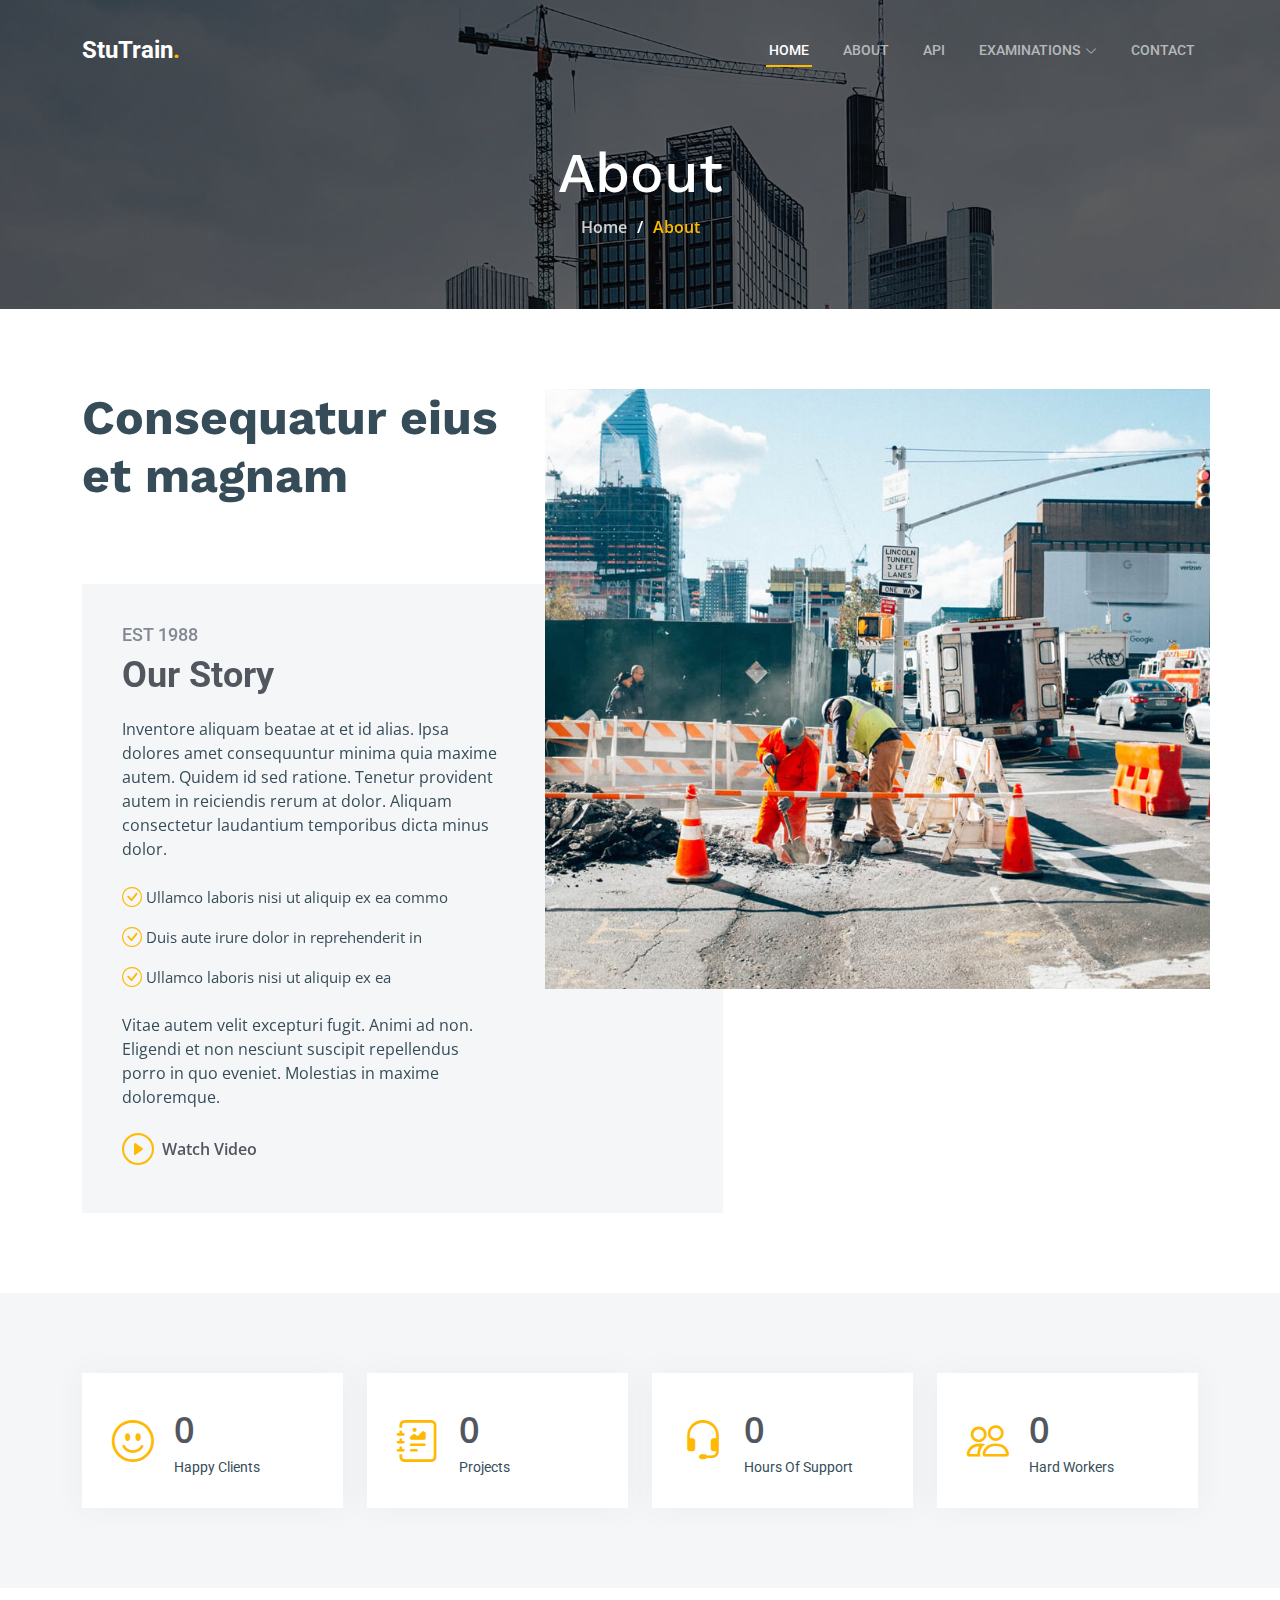
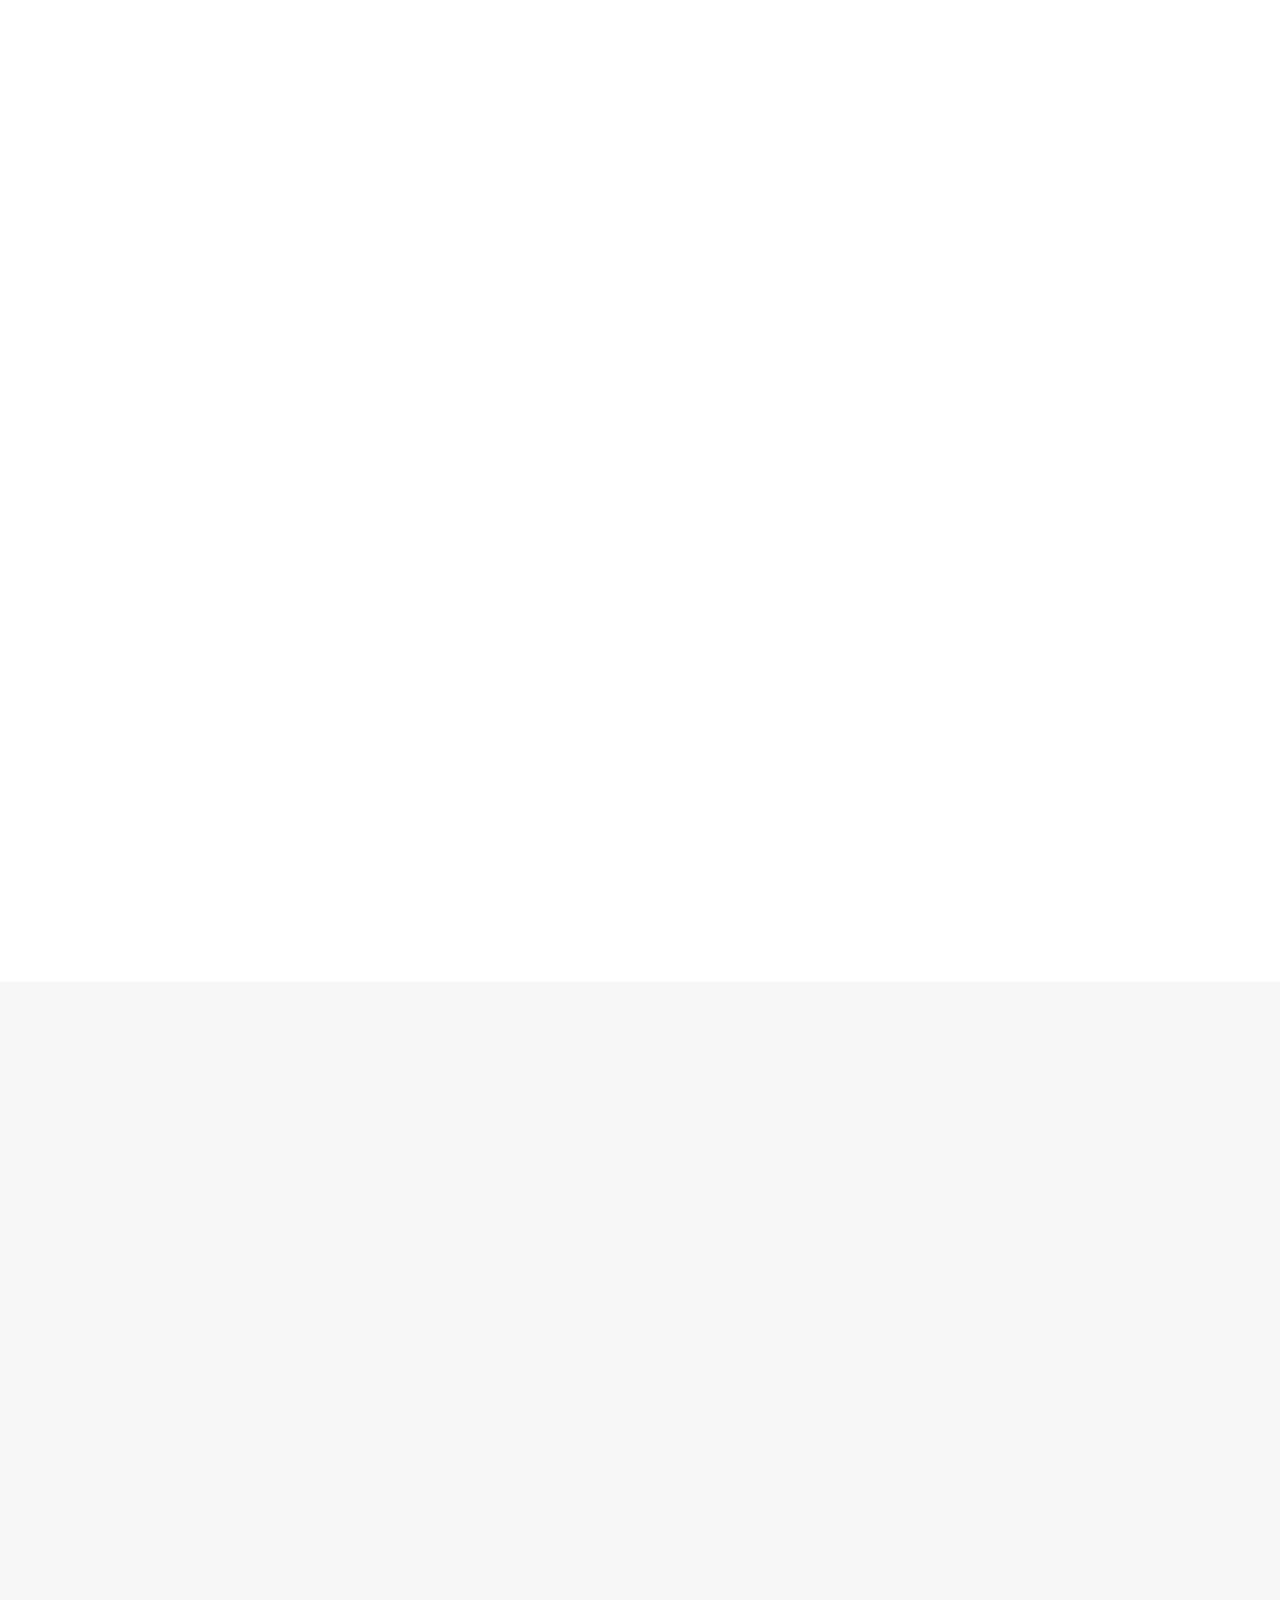
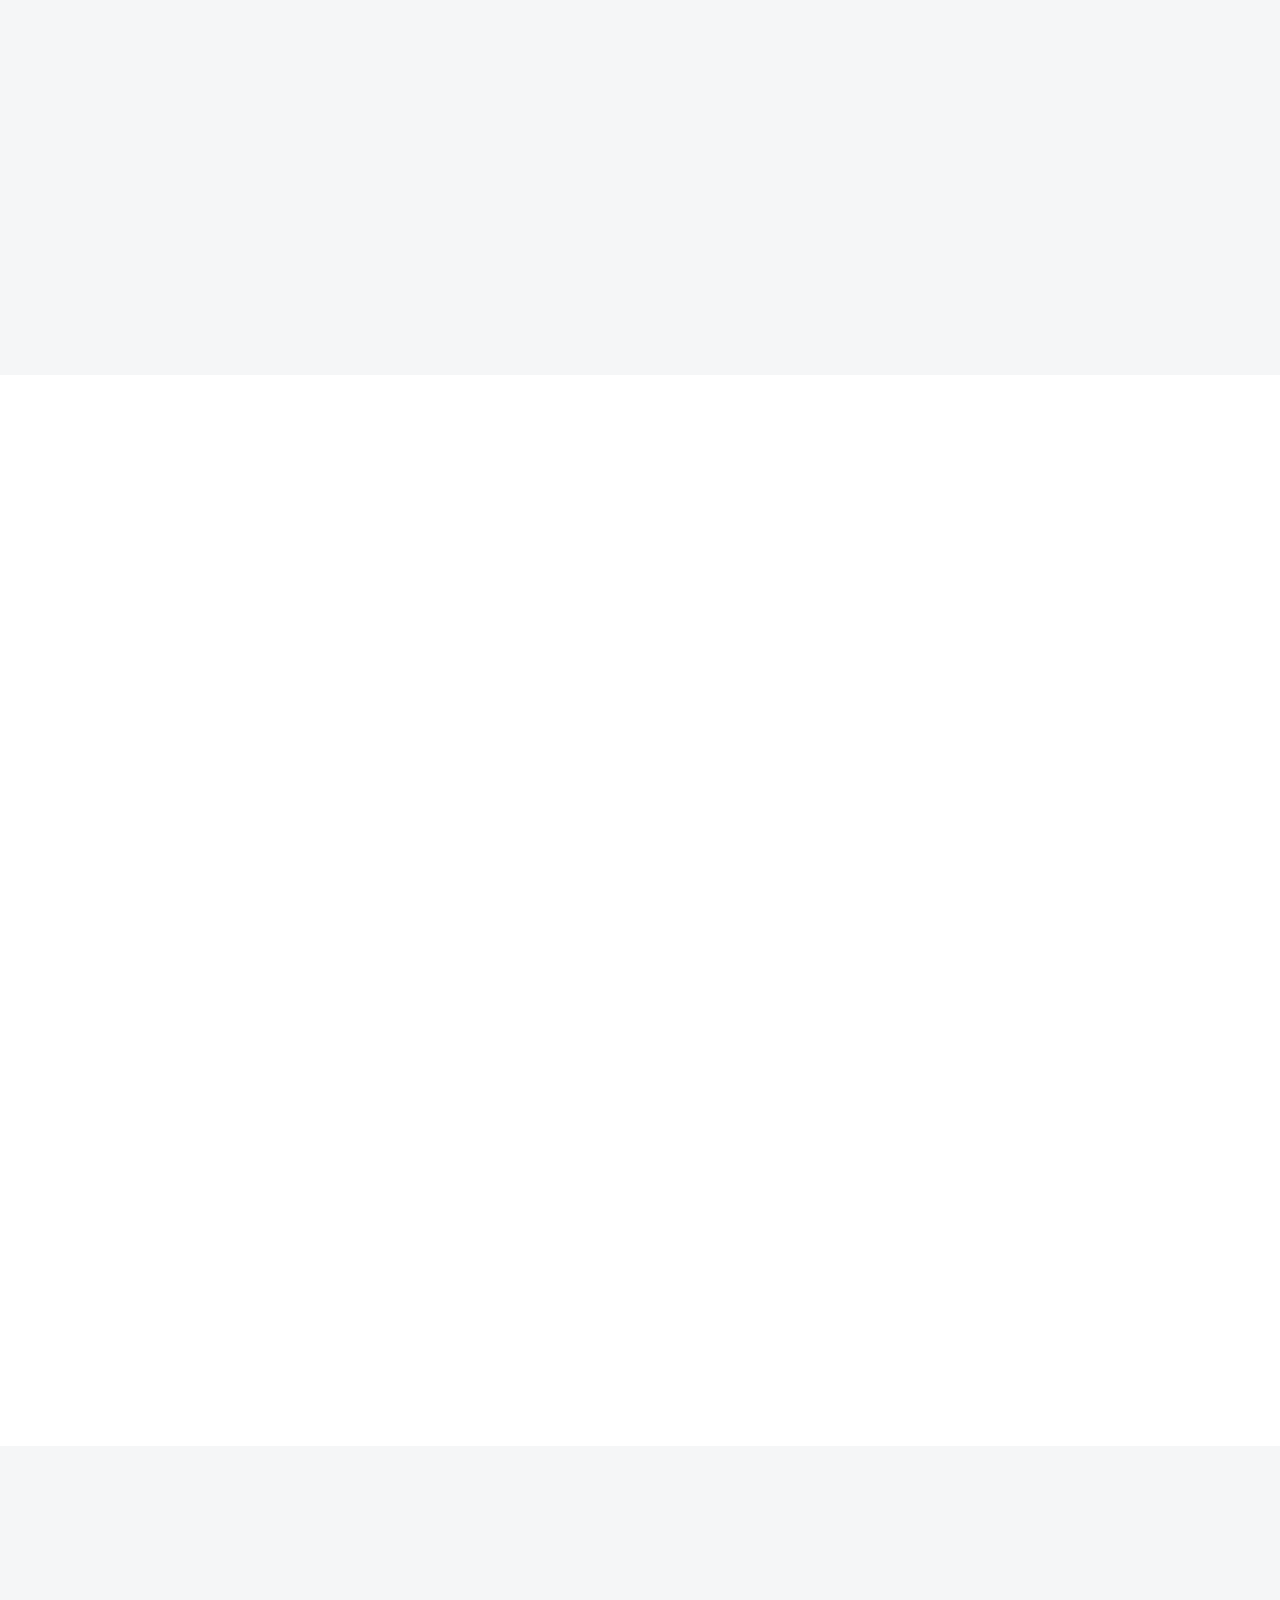
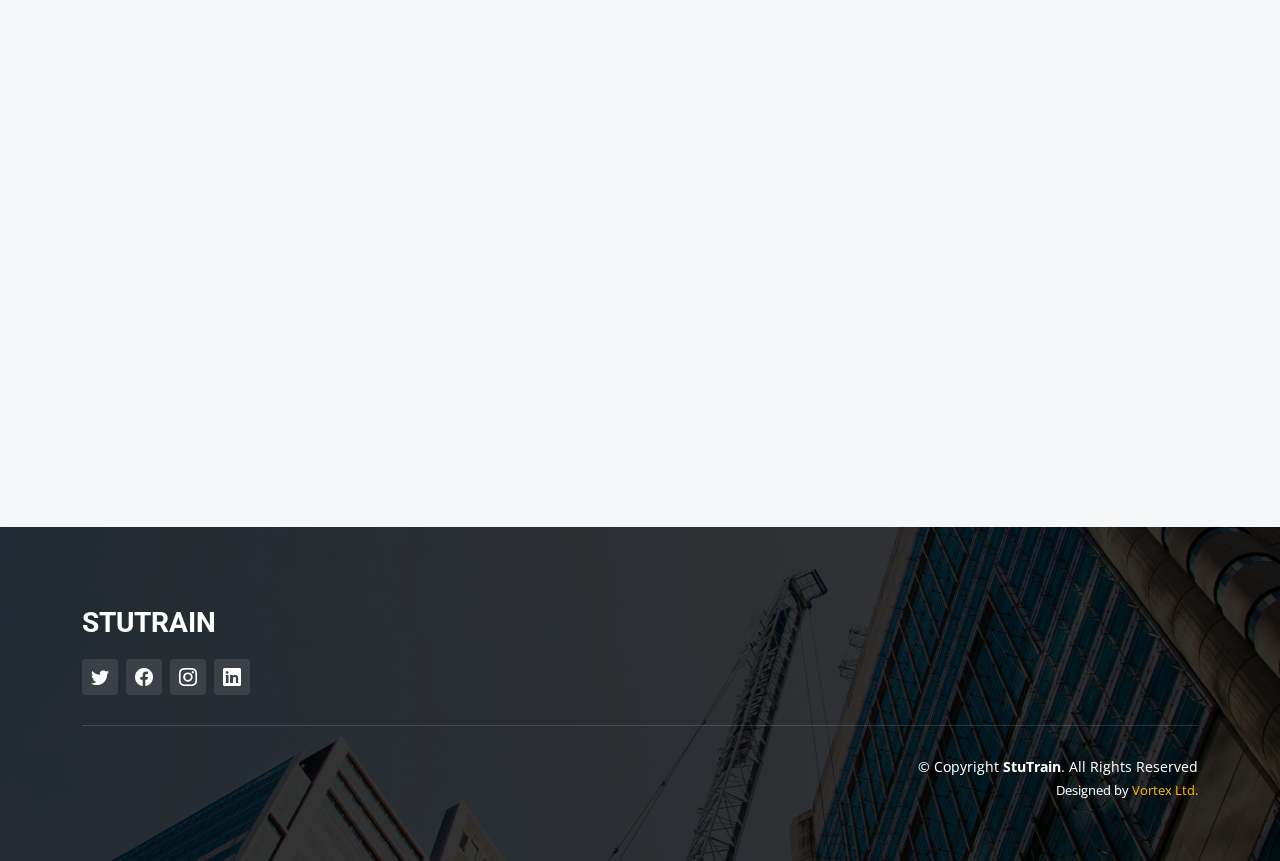
==== about.html @ cdc3ec81 "initial commit" ====
<!DOCTYPE html>
<html lang="en">

<head>
  <meta charset="utf-8">
  <meta content="width=device-width, initial-scale=1.0" name="viewport">

  <title>StuTrain</title>
  <meta content="" name="description">
  <meta content="" name="keywords">

  <!-- Favicons -->
  <link href="assets/img/favicon.png" rel="icon">
  <link href="assets/img/apple-touch-icon.png" rel="apple-touch-icon">

  <!-- Google Fonts -->
  <link rel="preconnect" href="https://fonts.googleapis.com">
  <link rel="preconnect" href="https://fonts.gstatic.com" crossorigin>
  <link
    href="https://fonts.googleapis.com/css2?family=Open+Sans:ital,wght@0,300;0,400;0,500;0,600;0,700;1,300;1,400;1,600;1,700&family=Roboto:ital,wght@0,300;0,400;0,500;0,600;0,700;1,300;1,400;1,500;1,600;1,700&family=Work+Sans:ital,wght@0,300;0,400;0,500;0,600;0,700;1,300;1,400;1,500;1,600;1,700&display=swap"
    rel="stylesheet">

  <!-- Vendor CSS Files -->
  <link href="assets/vendor/bootstrap/css/bootstrap.min.css" rel="stylesheet">
  <link href="assets/vendor/bootstrap-icons/bootstrap-icons.css" rel="stylesheet">
  <link href="assets/vendor/fontawesome-free/css/all.min.css" rel="stylesheet">
  <link href="assets/vendor/aos/aos.css" rel="stylesheet">
  <link href="assets/vendor/glightbox/css/glightbox.min.css" rel="stylesheet">
  <link href="assets/vendor/swiper/swiper-bundle.min.css" rel="stylesheet">

  <!-- Template Main CSS File -->
  <link href="assets/css/main.css" rel="stylesheet">

  <!-- =======================================================
  * Template Name: UpConstruction - v1.3.0
  * Template URL: https://bootstrapmade.com/upconstruction-bootstrap-construction-website-template/
  * Author: BootstrapMade.com
  * License: https://bootstrapmade.com/license/
  ======================================================== -->
</head>


<body>

 
  <!-- ======= Header ======= -->
  <header id="header" class="header d-flex align-items-center">
    <div class="container-fluid container-xl d-flex align-items-center justify-content-between">

      <a href="index.html" class="logo d-flex align-items-center">
        <!-- Uncomment the line below if you also wish to use an image logo -->
        <!-- <img src="assets/img/logo.png" alt=""> -->
        <h1>StuTrain<span>.</span></h1>
      </a>

      <i class="mobile-nav-toggle mobile-nav-show bi bi-list"></i>
      <i class="mobile-nav-toggle mobile-nav-hide d-none bi bi-x"></i>
      <nav id="navbar" class="navbar">
        <ul>
          <li><a href="index.html" class="active">Home</a></li>
          <li><a href="about.html">About</a></li>
          <li><a href="api.html">API</a></li>
          <li class="dropdown"><a href="#"><span>Examinations</span> <i
                class="bi bi-chevron-down dropdown-indicator"></i></a>
            <ul>
              <li><a href="#">Exetat</a></li>
              <li><a href="#">Test (9 eme)</a></li>
              <li><a href="#">Medecine Examination</a></li>
              <li><a href="#">General Knowledge</a></li>
            </ul>
          </li>
          <li><a href="contact.html">Contact</a></li>
        </ul>
      </nav><!-- .navbar -->

    </div>
  </header><!-- End Header -->
  <main id="main">

    <!-- ======= Breadcrumbs ======= -->
    <div class="breadcrumbs d-flex align-items-center" style="background-image: url('assets/img/breadcrumbs-bg.jpg');">
      <div class="container position-relative d-flex flex-column align-items-center" data-aos="fade">

        <h2>About</h2>
        <ol>
          <li><a href="index.html">Home</a></li>
          <li>About</li>
        </ol>

      </div>
    </div><!-- End Breadcrumbs -->

    <!-- ======= About Section ======= -->
    <section id="about" class="about">
      <div class="container" data-aos="fade-up">

        <div class="row position-relative">

          <div class="col-lg-7 about-img" style="background-image: url(assets/img/about.jpg);"></div>

          <div class="col-lg-7">
            <h2>Consequatur eius et magnam</h2>
            <div class="our-story">
              <h4>Est 1988</h4>
              <h3>Our Story</h3>
              <p>Inventore aliquam beatae at et id alias. Ipsa dolores amet consequuntur minima quia maxime autem.
                Quidem id sed ratione. Tenetur provident autem in reiciendis rerum at dolor. Aliquam consectetur
                laudantium temporibus dicta minus dolor.</p>
              <ul>
                <li><i class="bi bi-check-circle"></i> <span>Ullamco laboris nisi ut aliquip ex ea commo</span></li>
                <li><i class="bi bi-check-circle"></i> <span>Duis aute irure dolor in reprehenderit in</span></li>
                <li><i class="bi bi-check-circle"></i> <span>Ullamco laboris nisi ut aliquip ex ea</span></li>
              </ul>
              <p>Vitae autem velit excepturi fugit. Animi ad non. Eligendi et non nesciunt suscipit repellendus porro in
                quo eveniet. Molestias in maxime doloremque.</p>

              <div class="watch-video d-flex align-items-center position-relative">
                <i class="bi bi-play-circle"></i>
                <a href="https://www.youtube.com/watch?v=LXb3EKWsInQ" class="glightbox stretched-link">Watch Video</a>
              </div>
            </div>
          </div>

        </div>

      </div>
    </section>
    <!-- End About Section -->

    <!-- ======= Stats Counter Section ======= -->
    <section id="stats-counter" class="stats-counter section-bg">
      <div class="container">

        <div class="row gy-4">

          <div class="col-lg-3 col-md-6">
            <div class="stats-item d-flex align-items-center w-100 h-100">
              <i class="bi bi-emoji-smile color-blue flex-shrink-0"></i>
              <div>
                <span data-purecounter-start="0" data-purecounter-end="232" data-purecounter-duration="1"
                  class="purecounter"></span>
                <p>Happy Clients</p>
              </div>
            </div>
          </div><!-- End Stats Item -->

          <div class="col-lg-3 col-md-6">
            <div class="stats-item d-flex align-items-center w-100 h-100">
              <i class="bi bi-journal-richtext color-orange flex-shrink-0"></i>
              <div>
                <span data-purecounter-start="0" data-purecounter-end="521" data-purecounter-duration="1"
                  class="purecounter"></span>
                <p>Projects</p>
              </div>
            </div>
          </div><!-- End Stats Item -->

          <div class="col-lg-3 col-md-6">
            <div class="stats-item d-flex align-items-center w-100 h-100">
              <i class="bi bi-headset color-green flex-shrink-0"></i>
              <div>
                <span data-purecounter-start="0" data-purecounter-end="1463" data-purecounter-duration="1"
                  class="purecounter"></span>
                <p>Hours Of Support</p>
              </div>
            </div>
          </div><!-- End Stats Item -->

          <div class="col-lg-3 col-md-6">
            <div class="stats-item d-flex align-items-center w-100 h-100">
              <i class="bi bi-people color-pink flex-shrink-0"></i>
              <div>
                <span data-purecounter-start="0" data-purecounter-end="15" data-purecounter-duration="1"
                  class="purecounter"></span>
                <p>Hard Workers</p>
              </div>
            </div>
          </div><!-- End Stats Item -->

        </div>

      </div>
    </section><!-- End Stats Counter Section -->

    <!-- ======= Alt Services Section ======= -->
    <section id="alt-services" class="alt-services">
      <div class="container" data-aos="fade-up">

        <div class="row justify-content-around gy-4">
          <div class="col-lg-6 img-bg" style="background-image: url(assets/img/alt-services.jpg);" data-aos="zoom-in"
            data-aos-delay="100"></div>

          <div class="col-lg-5 d-flex flex-column justify-content-center">
            <h3>Enim quis est voluptatibus aliquid consequatur fugiat</h3>
            <p>Esse voluptas cumque vel exercitationem. Reiciendis est hic accusamus. Non ipsam et sed minima temporibus
              laudantium. Soluta voluptate sed facere corporis dolores excepturi</p>

            <div class="icon-box d-flex position-relative" data-aos="fade-up" data-aos-delay="100">
              <i class="bi bi-easel flex-shrink-0"></i>
              <div>
                <h4><a href="" class="stretched-link">Lorem Ipsum</a></h4>
                <p>Voluptatum deleniti atque corrupti quos dolores et quas molestias excepturi sint occaecati cupiditate
                  non provident</p>
              </div>
            </div><!-- End Icon Box -->

            <div class="icon-box d-flex position-relative" data-aos="fade-up" data-aos-delay="200">
              <i class="bi bi-patch-check flex-shrink-0"></i>
              <div>
                <h4><a href="" class="stretched-link">Nemo Enim</a></h4>
                <p>At vero eos et accusamus et iusto odio dignissimos ducimus qui blanditiis praesentium voluptatum
                  deleniti atque</p>
              </div>
            </div><!-- End Icon Box -->

            <div class="icon-box d-flex position-relative" data-aos="fade-up" data-aos-delay="300">
              <i class="bi bi-brightness-high flex-shrink-0"></i>
              <div>
                <h4><a href="" class="stretched-link">Dine Pad</a></h4>
                <p>Explicabo est voluptatum asperiores consequatur magnam. Et veritatis odit. Sunt aut deserunt minus
                  aut eligendi omnis</p>
              </div>
            </div><!-- End Icon Box -->

            <div class="icon-box d-flex position-relative" data-aos="fade-up" data-aos-delay="400">
              <i class="bi bi-brightness-high flex-shrink-0"></i>
              <div>
                <h4><a href="" class="stretched-link">Tride clov</a></h4>
                <p>Est voluptatem labore deleniti quis a delectus et. Saepe dolorem libero sit non aspernatur odit amet.
                  Et eligendi</p>
              </div>
            </div><!-- End Icon Box -->

          </div>
        </div>

      </div>
    </section><!-- End Alt Services Section -->

    <!-- ======= Alt Services Section 2 ======= -->
    <section id="alt-services-2" class="alt-services section-bg">
      <div class="container" data-aos="fade-up">

        <div class="row justify-content-around gy-4">
          <div class="col-lg-5 d-flex flex-column justify-content-center">
            <h3>Non quasi officia eum nobis et rerum epudiandae rem voluptatem</h3>
            <p>Maxime quia dolorum alias perspiciatis. Earum voluptatem sint at non. Ducimus maxime minima iste magni
              sit praesentium assumenda minus. Amet rerum saepe tempora vero.</p>

            <div class="icon-box d-flex position-relative" data-aos="fade-up" data-aos-delay="100">
              <i class="bi bi-easel flex-shrink-0"></i>
              <div>
                <h4><a href="" class="stretched-link">Lorem Ipsum</a></h4>
                <p>Voluptatum deleniti atque corrupti quos dolores et quas molestias excepturi sint occaecati cupiditate
                  non provident</p>
              </div>
            </div><!-- End Icon Box -->

            <div class="icon-box d-flex position-relative" data-aos="fade-up" data-aos-delay="200">
              <i class="bi bi-patch-check flex-shrink-0"></i>
              <div>
                <h4><a href="" class="stretched-link">Nemo Enim</a></h4>
                <p>At vero eos et accusamus et iusto odio dignissimos ducimus qui blanditiis praesentium voluptatum
                  deleniti atque</p>
              </div>
            </div><!-- End Icon Box -->

            <div class="icon-box d-flex position-relative" data-aos="fade-up" data-aos-delay="300">
              <i class="bi bi-brightness-high flex-shrink-0"></i>
              <div>
                <h4><a href="" class="stretched-link">Dine Pad</a></h4>
                <p>Explicabo est voluptatum asperiores consequatur magnam. Et veritatis odit. Sunt aut deserunt minus
                  aut eligendi omnis</p>
              </div>
            </div><!-- End Icon Box -->

            <div class="icon-box d-flex position-relative" data-aos="fade-up" data-aos-delay="400">
              <i class="bi bi-brightness-high flex-shrink-0"></i>
              <div>
                <h4><a href="" class="stretched-link">Tride clov</a></h4>
                <p>Est voluptatem labore deleniti quis a delectus et. Saepe dolorem libero sit non aspernatur odit amet.
                  Et eligendi</p>
              </div>
            </div><!-- End Icon Box -->
          </div>

          <div class="col-lg-6 img-bg" style="background-image: url(assets/img/alt-services-2.jpg);" data-aos="zoom-in"
            data-aos-delay="100"></div>
        </div>

      </div>
    </section><!-- End Alt Services Section 2 -->

    <!-- ======= Our Team Section ======= -->
    <section id="team" class="team">
      <div class="container" data-aos="fade-up">

        <div class="section-header">
          <h2>Our Team</h2>
          <p>Aperiam dolorum et et wuia molestias qui eveniet numquam nihil porro incidunt dolores placeat sunt id nobis
            omnis tiledo stran delop</p>
        </div>

        <div class="row gy-5">

          <div class="col-lg-4 col-md-6 member" data-aos="fade-up" data-aos-delay="100">
            <div class="member-img">
              <img src="assets/img/team/team-1.jpg" class="img-fluid" alt="">
              <div class="social">
                <a href="#"><i class="bi bi-twitter"></i></a>
                <a href="#"><i class="bi bi-facebook"></i></a>
                <a href="#"><i class="bi bi-instagram"></i></a>
                <a href="#"><i class="bi bi-linkedin"></i></a>
              </div>
            </div>
            <div class="member-info text-center">
              <h4>Walter White</h4>
              <span>Chief Executive Officer</span>
              <p>Aliquam iure quaerat voluptatem praesentium possimus unde laudantium vel dolorum distinctio dire flow
              </p>
            </div>
          </div><!-- End Team Member -->

          <div class="col-lg-4 col-md-6 member" data-aos="fade-up" data-aos-delay="200">
            <div class="member-img">
              <img src="assets/img/team/team-2.jpg" class="img-fluid" alt="">
              <div class="social">
                <a href="#"><i class="bi bi-twitter"></i></a>
                <a href="#"><i class="bi bi-facebook"></i></a>
                <a href="#"><i class="bi bi-instagram"></i></a>
                <a href="#"><i class="bi bi-linkedin"></i></a>
              </div>
            </div>
            <div class="member-info text-center">
              <h4>Sarah Jhonson</h4>
              <span>Product Manager</span>
              <p>Labore ipsam sit consequatur exercitationem rerum laboriosam laudantium aut quod dolores exercitationem
                ut</p>
            </div>
          </div><!-- End Team Member -->

          <div class="col-lg-4 col-md-6 member" data-aos="fade-up" data-aos-delay="300">
            <div class="member-img">
              <img src="assets/img/team/team-3.jpg" class="img-fluid" alt="">
              <div class="social">
                <a href="#"><i class="bi bi-twitter"></i></a>
                <a href="#"><i class="bi bi-facebook"></i></a>
                <a href="#"><i class="bi bi-instagram"></i></a>
                <a href="#"><i class="bi bi-linkedin"></i></a>
              </div>
            </div>
            <div class="member-info text-center">
              <h4>William Anderson</h4>
              <span>CTO</span>
              <p>Illum minima ea autem doloremque ipsum quidem quas aspernatur modi ut praesentium vel tque sed facilis
                at qui</p>
            </div>
          </div><!-- End Team Member -->

          <div class="col-lg-4 col-md-6 member" data-aos="fade-up" data-aos-delay="400">
            <div class="member-img">
              <img src="assets/img/team/team-4.jpg" class="img-fluid" alt="">
              <div class="social">
                <a href="#"><i class="bi bi-twitter"></i></a>
                <a href="#"><i class="bi bi-facebook"></i></a>
                <a href="#"><i class="bi bi-instagram"></i></a>
                <a href="#"><i class="bi bi-linkedin"></i></a>
              </div>
            </div>
            <div class="member-info text-center">
              <h4>Amanda Jepson</h4>
              <span>Accountant</span>
              <p>Magni voluptatem accusamus assumenda cum nisi aut qui dolorem voluptate sed et veniam quasi quam
                consectetur</p>
            </div>
          </div><!-- End Team Member -->

          <div class="col-lg-4 col-md-6 member" data-aos="fade-up" data-aos-delay="500">
            <div class="member-img">
              <img src="assets/img/team/team-5.jpg" class="img-fluid" alt="">
              <div class="social">
                <a href="#"><i class="bi bi-twitter"></i></a>
                <a href="#"><i class="bi bi-facebook"></i></a>
                <a href="#"><i class="bi bi-instagram"></i></a>
                <a href="#"><i class="bi bi-linkedin"></i></a>
              </div>
            </div>
            <div class="member-info text-center">
              <h4>Brian Doe</h4>
              <span>Marketing</span>
              <p>Qui consequuntur quos accusamus magnam quo est molestiae eius laboriosam sunt doloribus quia impedit
                laborum velit</p>
            </div>
          </div><!-- End Team Member -->

          <div class="col-lg-4 col-md-6 member" data-aos="fade-up" data-aos-delay="600">
            <div class="member-img">
              <img src="assets/img/team/team-6.jpg" class="img-fluid" alt="">
              <div class="social">
                <a href="#"><i class="bi bi-twitter"></i></a>
                <a href="#"><i class="bi bi-facebook"></i></a>
                <a href="#"><i class="bi bi-instagram"></i></a>
                <a href="#"><i class="bi bi-linkedin"></i></a>
              </div>
            </div>
            <div class="member-info text-center">
              <h4>Josepha Palas</h4>
              <span>Operation</span>
              <p>Sint sint eveniet explicabo amet consequatur nesciunt error enim rerum earum et omnis fugit eligendi
                cupiditate vel</p>
            </div>
          </div><!-- End Team Member -->

        </div>

      </div>
    </section><!-- End Our Team Section -->

    <!-- ======= Testimonials Section ======= -->
    <section id="testimonials" class="testimonials section-bg">
      <div class="container" data-aos="fade-up">

        <div class="section-header">
          <h2>Testimonials</h2>
          <p>Quam sed id excepturi ccusantium dolorem ut quis dolores nisi llum nostrum enim velit qui ut et autem uia
            reprehenderit sunt deleniti</p>
        </div>

        <div class="slides-2 swiper">
          <div class="swiper-wrapper">

            <div class="swiper-slide">
              <div class="testimonial-wrap">
                <div class="testimonial-item">
                  <img src="assets/img/testimonials/testimonials-1.jpg" class="testimonial-img" alt="">
                  <h3>Saul Goodman</h3>
                  <h4>Ceo &amp; Founder</h4>
                  <div class="stars">
                    <i class="bi bi-star-fill"></i><i class="bi bi-star-fill"></i><i class="bi bi-star-fill"></i><i
                      class="bi bi-star-fill"></i><i class="bi bi-star-fill"></i>
                  </div>
                  <p>
                    <i class="bi bi-quote quote-icon-left"></i>
                    Proin iaculis purus consequat sem cure digni ssim donec porttitora entum suscipit rhoncus.
                    Accusantium quam, ultricies eget id, aliquam eget nibh et. Maecen aliquam, risus at semper.
                    <i class="bi bi-quote quote-icon-right"></i>
                  </p>
                </div>
              </div>
            </div><!-- End testimonial item -->

            <div class="swiper-slide">
              <div class="testimonial-wrap">
                <div class="testimonial-item">
                  <img src="assets/img/testimonials/testimonials-2.jpg" class="testimonial-img" alt="">
                  <h3>Sara Wilsson</h3>
                  <h4>Designer</h4>
                  <div class="stars">
                    <i class="bi bi-star-fill"></i><i class="bi bi-star-fill"></i><i class="bi bi-star-fill"></i><i
                      class="bi bi-star-fill"></i><i class="bi bi-star-fill"></i>
                  </div>
                  <p>
                    <i class="bi bi-quote quote-icon-left"></i>
                    Export tempor illum tamen malis malis eram quae irure esse labore quem cillum quid cillum eram malis
                    quorum velit fore eram velit sunt aliqua noster fugiat irure amet legam anim culpa.
                    <i class="bi bi-quote quote-icon-right"></i>
                  </p>
                </div>
              </div>
            </div><!-- End testimonial item -->

            <div class="swiper-slide">
              <div class="testimonial-wrap">
                <div class="testimonial-item">
                  <img src="assets/img/testimonials/testimonials-3.jpg" class="testimonial-img" alt="">
                  <h3>Jena Karlis</h3>
                  <h4>Store Owner</h4>
                  <div class="stars">
                    <i class="bi bi-star-fill"></i><i class="bi bi-star-fill"></i><i class="bi bi-star-fill"></i><i
                      class="bi bi-star-fill"></i><i class="bi bi-star-fill"></i>
                  </div>
                  <p>
                    <i class="bi bi-quote quote-icon-left"></i>
                    Enim nisi quem export duis labore cillum quae magna enim sint quorum nulla quem veniam duis minim
                    tempor labore quem eram duis noster aute amet eram fore quis sint minim.
                    <i class="bi bi-quote quote-icon-right"></i>
                  </p>
                </div>
              </div>
            </div><!-- End testimonial item -->

            <div class="swiper-slide">
              <div class="testimonial-wrap">
                <div class="testimonial-item">
                  <img src="assets/img/testimonials/testimonials-4.jpg" class="testimonial-img" alt="">
                  <h3>Matt Brandon</h3>
                  <h4>Freelancer</h4>
                  <div class="stars">
                    <i class="bi bi-star-fill"></i><i class="bi bi-star-fill"></i><i class="bi bi-star-fill"></i><i
                      class="bi bi-star-fill"></i><i class="bi bi-star-fill"></i>
                  </div>
                  <p>
                    <i class="bi bi-quote quote-icon-left"></i>
                    Fugiat enim eram quae cillum dolore dolor amet nulla culpa multos export minim fugiat minim velit
                    minim dolor enim duis veniam ipsum anim magna sunt elit fore quem dolore labore illum veniam.
                    <i class="bi bi-quote quote-icon-right"></i>
                  </p>
                </div>
              </div>
            </div><!-- End testimonial item -->

            <div class="swiper-slide">
              <div class="testimonial-wrap">
                <div class="testimonial-item">
                  <img src="assets/img/testimonials/testimonials-5.jpg" class="testimonial-img" alt="">
                  <h3>John Larson</h3>
                  <h4>Entrepreneur</h4>
                  <div class="stars">
                    <i class="bi bi-star-fill"></i><i class="bi bi-star-fill"></i><i class="bi bi-star-fill"></i><i
                      class="bi bi-star-fill"></i><i class="bi bi-star-fill"></i>
                  </div>
                  <p>
                    <i class="bi bi-quote quote-icon-left"></i>
                    Quis quorum aliqua sint quem legam fore sunt eram irure aliqua veniam tempor noster veniam enim
                    culpa labore duis sunt culpa nulla illum cillum fugiat legam esse veniam culpa fore nisi cillum
                    quid.
                    <i class="bi bi-quote quote-icon-right"></i>
                  </p>
                </div>
              </div>
            </div><!-- End testimonial item -->

          </div>
          <div class="swiper-pagination"></div>
        </div>

      </div>
    </section><!-- End Testimonials Section -->

  </main><!-- End #main -->

  <footer id="footer" class="footer">

    <div class="footer-content position-relative">
      <div class="container">
        <div class="row">

          <div class="col-lg-4 col-md-6">
            <div class="footer-info">
              <h3>STUTRAIN</h3>
          
              <div class="social-links d-flex mt-3">
                <a href="#" class="d-flex align-items-center justify-content-center"><i class="bi bi-twitter"></i></a>
                <a href="#" class="d-flex align-items-center justify-content-center"><i class="bi bi-facebook"></i></a>
                <a href="#" class="d-flex align-items-center justify-content-center"><i class="bi bi-instagram"></i></a>
                <a href="#" class="d-flex align-items-center justify-content-center"><i class="bi bi-linkedin"></i></a>
              </div>
            </div>
          </div><!-- End footer info column-->

        
      </div>
    </div>

    <div class="footer-legal text-center position-relative">
      <div class="container">
        <div class="copyright">
          &copy; Copyright <strong><span>StuTrain</span></strong>. All Rights Reserved
        </div>
        <div class="credits">
          Designed by <a href="#">Vortex Ltd.</a> 
        </div>
      </div>
    </div>

  </footer>
  <!-- End Footer -->

  <a href="#" class="scroll-top d-flex align-items-center justify-content-center"><i
      class="bi bi-arrow-up-short"></i></a>

  <div id="preloader"></div>

  <!-- Vendor JS Files -->
  <script src="assets/vendor/bootstrap/js/bootstrap.bundle.min.js"></script>
  <script src="assets/vendor/aos/aos.js"></script>
  <script src="assets/vendor/glightbox/js/glightbox.min.js"></script>
  <script src="assets/vendor/isotope-layout/isotope.pkgd.min.js"></script>
  <script src="assets/vendor/swiper/swiper-bundle.min.js"></script>
  <script src="assets/vendor/purecounter/purecounter_vanilla.js"></script>
  <script src="assets/vendor/php-email-form/validate.js"></script>

  <!-- Template Main JS File -->
  <script src="assets/js/main.js"></script>

</body>

</html>
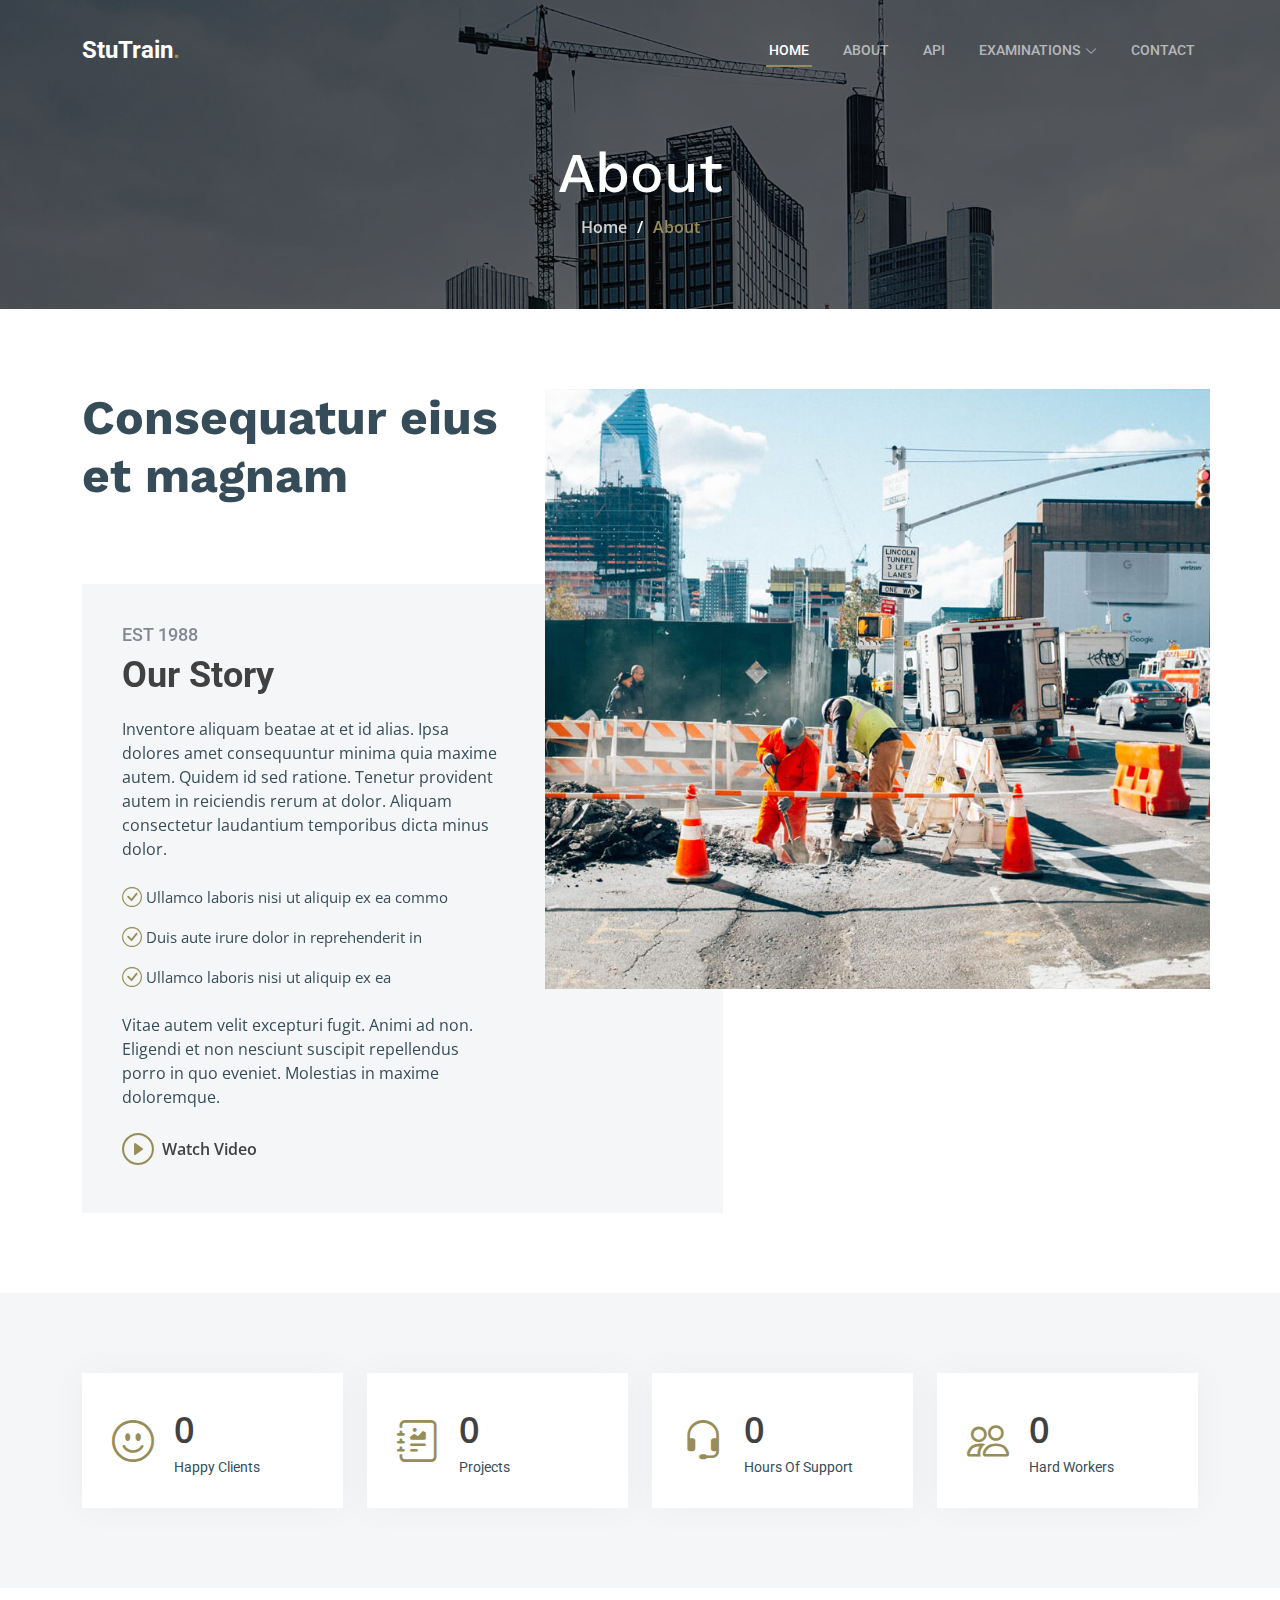
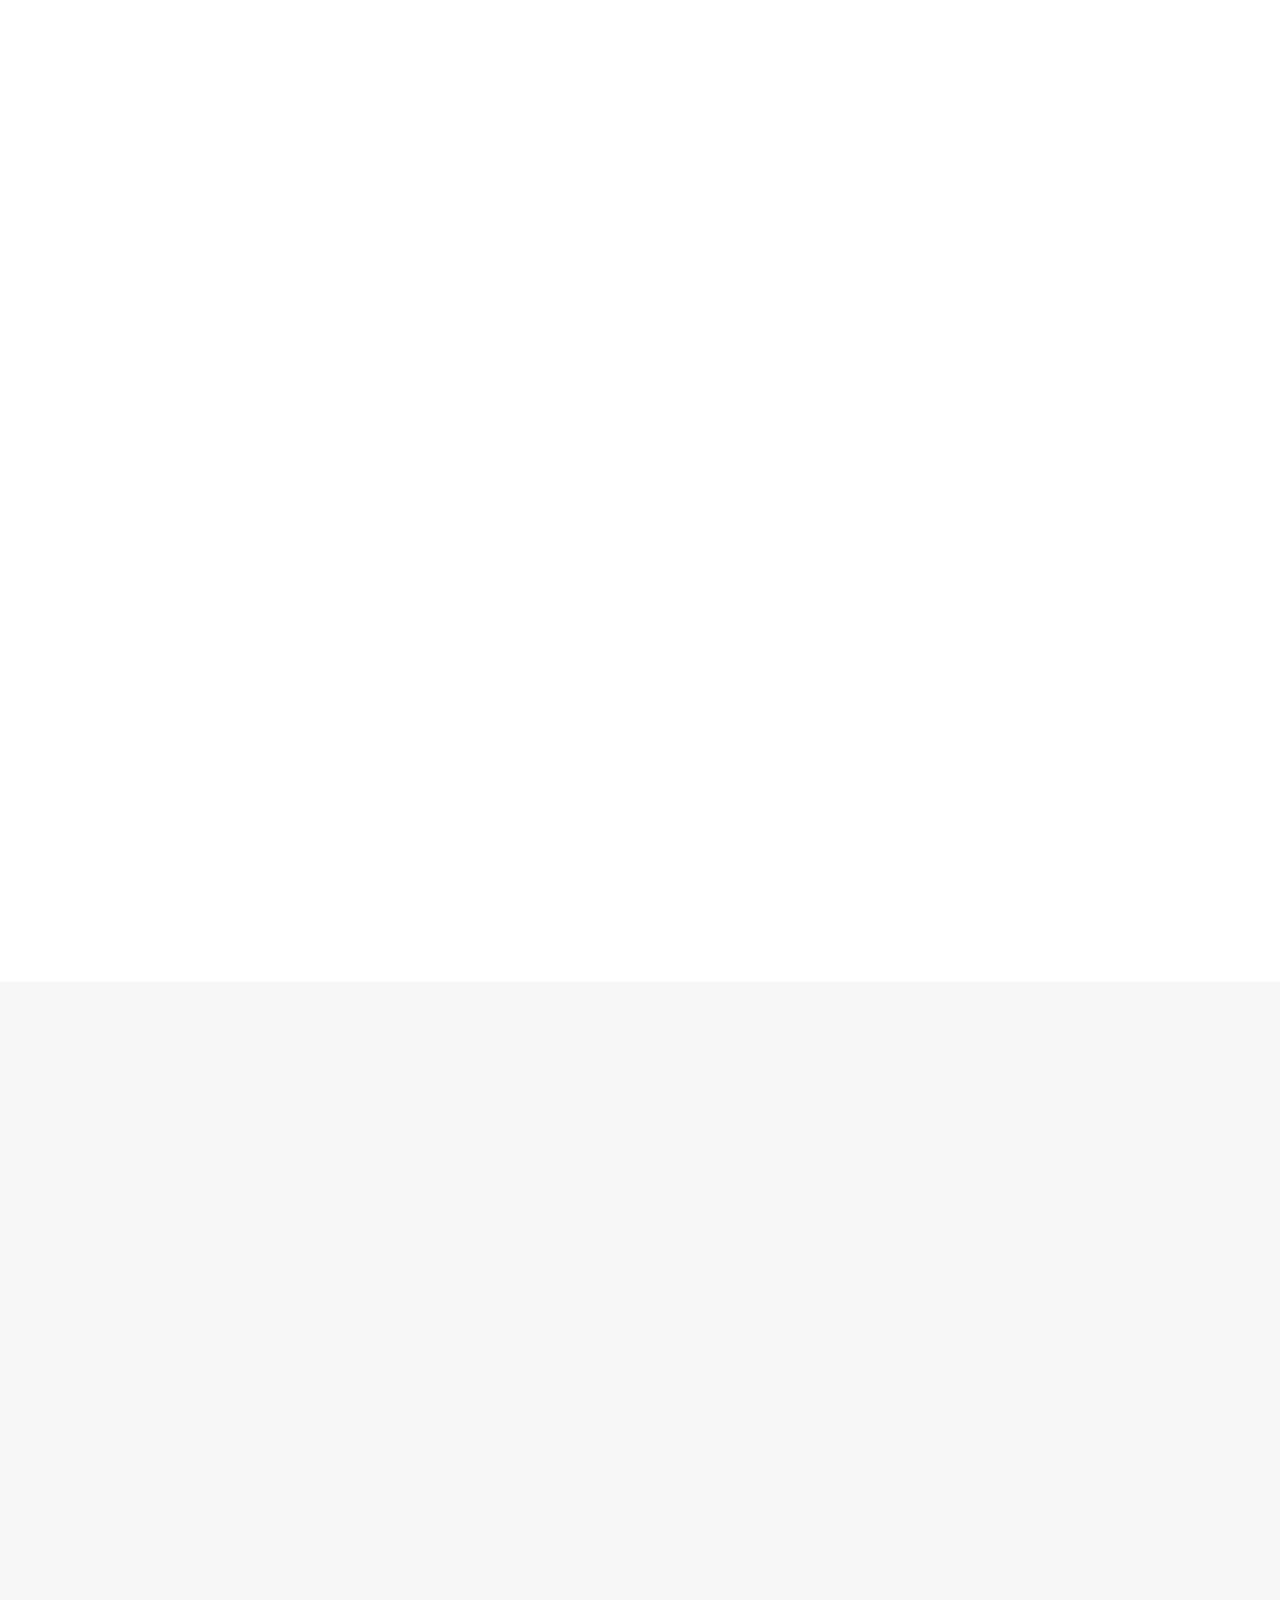
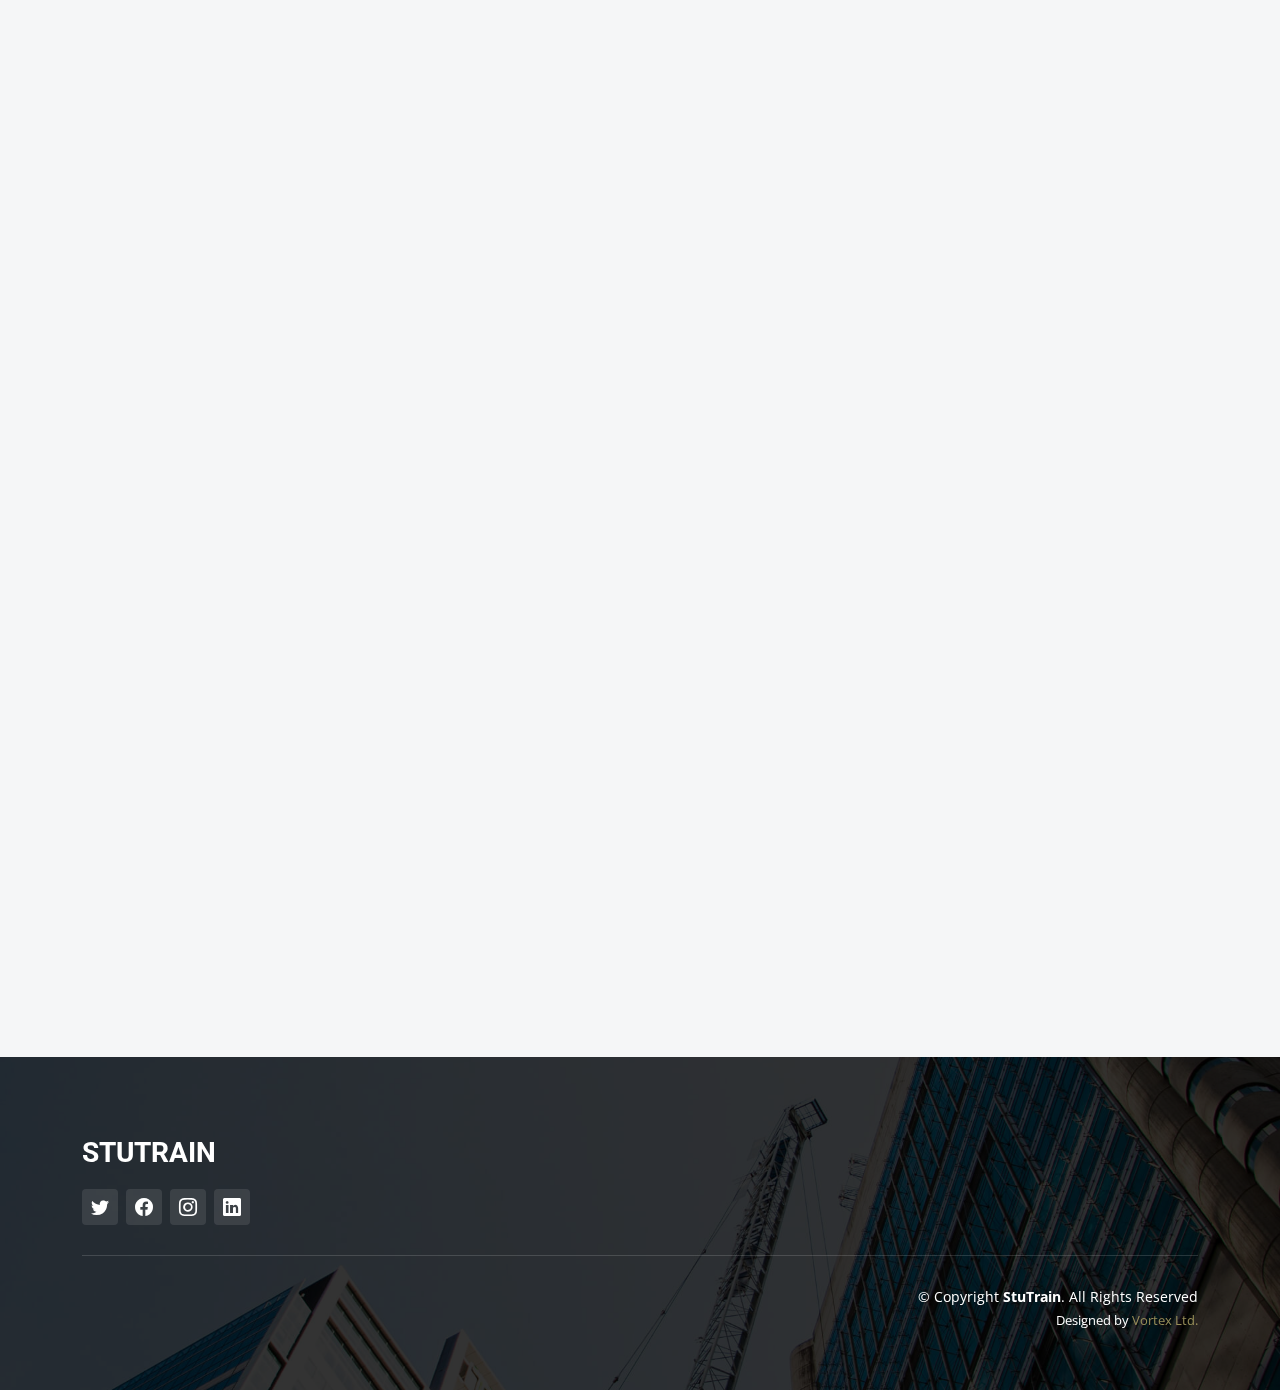
==== commit 84508357: "Customization 5/10" ====
--- a/about.html
+++ b/about.html
@@ -291,130 +291,7 @@
       </div>
     </section><!-- End Alt Services Section 2 -->
 
-    <!-- ======= Our Team Section ======= -->
-    <section id="team" class="team">
-      <div class="container" data-aos="fade-up">
-
-        <div class="section-header">
-          <h2>Our Team</h2>
-          <p>Aperiam dolorum et et wuia molestias qui eveniet numquam nihil porro incidunt dolores placeat sunt id nobis
-            omnis tiledo stran delop</p>
-        </div>
-
-        <div class="row gy-5">
-
-          <div class="col-lg-4 col-md-6 member" data-aos="fade-up" data-aos-delay="100">
-            <div class="member-img">
-              <img src="assets/img/team/team-1.jpg" class="img-fluid" alt="">
-              <div class="social">
-                <a href="#"><i class="bi bi-twitter"></i></a>
-                <a href="#"><i class="bi bi-facebook"></i></a>
-                <a href="#"><i class="bi bi-instagram"></i></a>
-                <a href="#"><i class="bi bi-linkedin"></i></a>
-              </div>
-            </div>
-            <div class="member-info text-center">
-              <h4>Walter White</h4>
-              <span>Chief Executive Officer</span>
-              <p>Aliquam iure quaerat voluptatem praesentium possimus unde laudantium vel dolorum distinctio dire flow
-              </p>
-            </div>
-          </div><!-- End Team Member -->
-
-          <div class="col-lg-4 col-md-6 member" data-aos="fade-up" data-aos-delay="200">
-            <div class="member-img">
-              <img src="assets/img/team/team-2.jpg" class="img-fluid" alt="">
-              <div class="social">
-                <a href="#"><i class="bi bi-twitter"></i></a>
-                <a href="#"><i class="bi bi-facebook"></i></a>
-                <a href="#"><i class="bi bi-instagram"></i></a>
-                <a href="#"><i class="bi bi-linkedin"></i></a>
-              </div>
-            </div>
-            <div class="member-info text-center">
-              <h4>Sarah Jhonson</h4>
-              <span>Product Manager</span>
-              <p>Labore ipsam sit consequatur exercitationem rerum laboriosam laudantium aut quod dolores exercitationem
-                ut</p>
-            </div>
-          </div><!-- End Team Member -->
-
-          <div class="col-lg-4 col-md-6 member" data-aos="fade-up" data-aos-delay="300">
-            <div class="member-img">
-              <img src="assets/img/team/team-3.jpg" class="img-fluid" alt="">
-              <div class="social">
-                <a href="#"><i class="bi bi-twitter"></i></a>
-                <a href="#"><i class="bi bi-facebook"></i></a>
-                <a href="#"><i class="bi bi-instagram"></i></a>
-                <a href="#"><i class="bi bi-linkedin"></i></a>
-              </div>
-            </div>
-            <div class="member-info text-center">
-              <h4>William Anderson</h4>
-              <span>CTO</span>
-              <p>Illum minima ea autem doloremque ipsum quidem quas aspernatur modi ut praesentium vel tque sed facilis
-                at qui</p>
-            </div>
-          </div><!-- End Team Member -->
-
-          <div class="col-lg-4 col-md-6 member" data-aos="fade-up" data-aos-delay="400">
-            <div class="member-img">
-              <img src="assets/img/team/team-4.jpg" class="img-fluid" alt="">
-              <div class="social">
-                <a href="#"><i class="bi bi-twitter"></i></a>
-                <a href="#"><i class="bi bi-facebook"></i></a>
-                <a href="#"><i class="bi bi-instagram"></i></a>
-                <a href="#"><i class="bi bi-linkedin"></i></a>
-              </div>
-            </div>
-            <div class="member-info text-center">
-              <h4>Amanda Jepson</h4>
-              <span>Accountant</span>
-              <p>Magni voluptatem accusamus assumenda cum nisi aut qui dolorem voluptate sed et veniam quasi quam
-                consectetur</p>
-            </div>
-          </div><!-- End Team Member -->
-
-          <div class="col-lg-4 col-md-6 member" data-aos="fade-up" data-aos-delay="500">
-            <div class="member-img">
-              <img src="assets/img/team/team-5.jpg" class="img-fluid" alt="">
-              <div class="social">
-                <a href="#"><i class="bi bi-twitter"></i></a>
-                <a href="#"><i class="bi bi-facebook"></i></a>
-                <a href="#"><i class="bi bi-instagram"></i></a>
-                <a href="#"><i class="bi bi-linkedin"></i></a>
-              </div>
-            </div>
-            <div class="member-info text-center">
-              <h4>Brian Doe</h4>
-              <span>Marketing</span>
-              <p>Qui consequuntur quos accusamus magnam quo est molestiae eius laboriosam sunt doloribus quia impedit
-                laborum velit</p>
-            </div>
-          </div><!-- End Team Member -->
-
-          <div class="col-lg-4 col-md-6 member" data-aos="fade-up" data-aos-delay="600">
-            <div class="member-img">
-              <img src="assets/img/team/team-6.jpg" class="img-fluid" alt="">
-              <div class="social">
-                <a href="#"><i class="bi bi-twitter"></i></a>
-                <a href="#"><i class="bi bi-facebook"></i></a>
-                <a href="#"><i class="bi bi-instagram"></i></a>
-                <a href="#"><i class="bi bi-linkedin"></i></a>
-              </div>
-            </div>
-            <div class="member-info text-center">
-              <h4>Josepha Palas</h4>
-              <span>Operation</span>
-              <p>Sint sint eveniet explicabo amet consequatur nesciunt error enim rerum earum et omnis fugit eligendi
-                cupiditate vel</p>
-            </div>
-          </div><!-- End Team Member -->
-
-        </div>
-
-      </div>
-    </section><!-- End Our Team Section -->
+   
 
     <!-- ======= Testimonials Section ======= -->
     <section id="testimonials" class="testimonials section-bg">
--- a/assets/css/main.css
+++ b/assets/css/main.css
@@ -19,8 +19,8 @@
 /* Colors */
 :root {
   --color-default: #364d59;
-  --color-primary: #feb900;
-  --color-secondary: #52565e;
+  --color-primary: #978D58; 
+  --color-secondary: #414141;
 }
 
 /* Smooth scroll behavior */
@@ -1672,7 +1672,7 @@
   line-height: 0;
   color: var(--color-primary);
   border-radius: 50%;
-  border: 2px dotted #ffd565;
+  border: 2px dotted var(--color-primary);
 }
 
 .contact .info-item h3 {
@@ -1772,7 +1772,7 @@
 }
 
 .contact .php-email-form button[type=submit]:hover {
-  background: rgba(254, 185, 0, 0.8);
+  background: var(--color-secondary);
 }
 
 @keyframes animate-loading {
